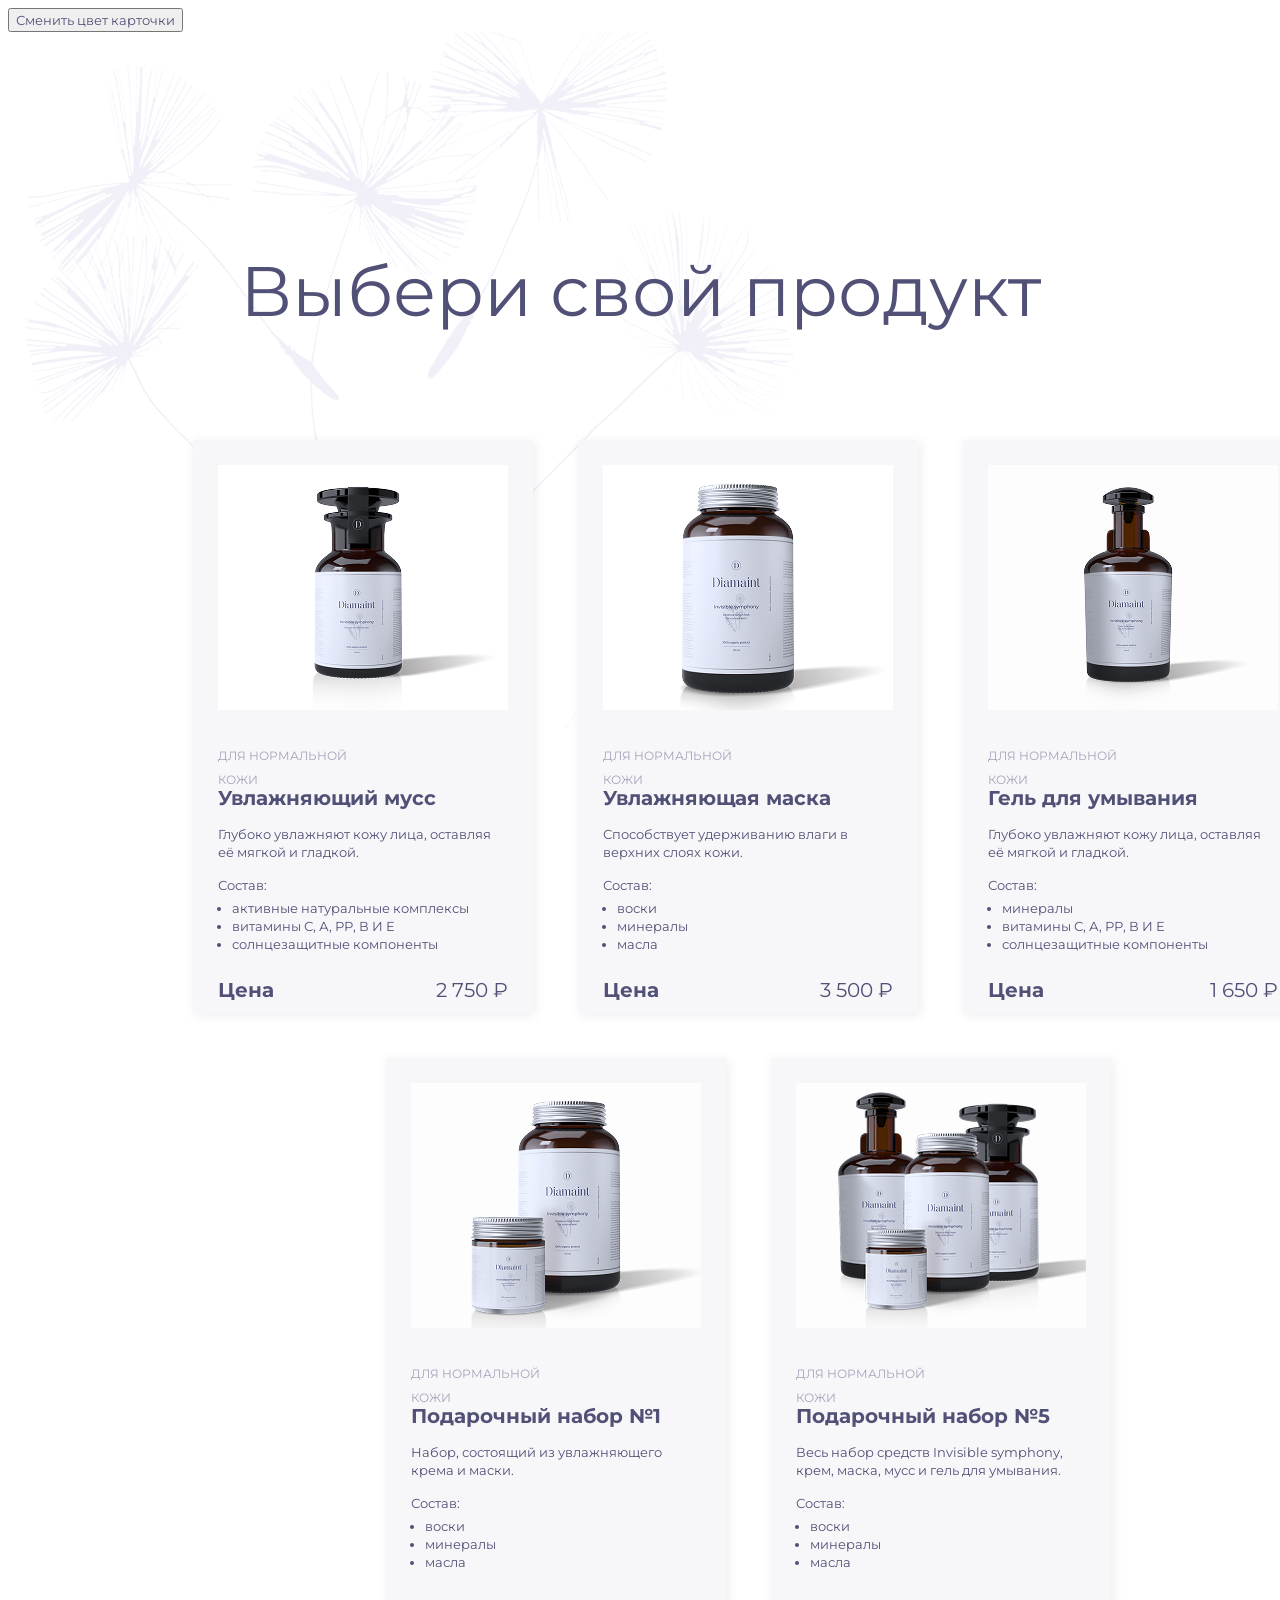
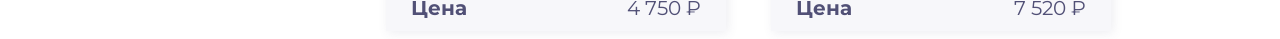
==== index.html @ 32a054b4 "fix(html): add fonts" ====
<!DOCTYPE html>
<html lang="en">
<head>
  <meta charset="UTF-8">
  <meta name="viewport" content="width=device-width, initial-scale=1.0">
  <title>Document</title>
  <link rel="stylesheet" href="style.css">
  <link rel="preconnect" href="https://fonts.googleapis.com">
  <link rel="preconnect" href="https://fonts.gstatic.com" crossorigin>
  <link href="https://fonts.googleapis.com/css2?family=Montserrat:ital,wght@0,100..900;1,100..900&display=swap" rel="stylesheet">
</head>
<body>
  <button id="change-card-color-button">Сменить цвет карточки</button>
  <div class="background-flowers"></div>
  <h1 class="title">Выбери свой продукт</h1>
  <div class="card-container">
  <div class="card">
      <img src="img/mousse.jpg" alt="Товар Увлажняющий мусс"/>
      <span class="category">для нормальной кожи</span>
      <h2 class="product-name">Увлажняющий мусс</h2>
      <p class="product-description">Глубоко увлажняют кожу лица, оставляя её мягкой и гладкой.</p>
      <span>Состав:</span>
      <ul class="compound">
         <li>активные натуральные комплексы</li>
         <li>витамины С, А, РР, В И Е</li>
         <li>солнцезащитные компоненты</li>
      </ul>
      <div class="price-container">
        <b class="price-text">Цена</b>
        <span class="product-price">2 750 &#8381</span>
      </div>
  </div>
  <div class="card">
      <img src="img/mask.jpg" alt="Товар Увлажняющая маска"/>
      <span class="category">для нормальной кожи</span>
      <h2 class="product-name">Увлажняющая маска</h2>
      <p class="product-description">Способствует удерживанию влаги в верхних слоях кожи.</p>
      <span>Состав:</span>
      <ul class="compound">
         <li>воски</li>
         <li>минералы</li>
         <li>масла</li>
      </ul>
      <div class="price-container">
        <b class="price-text">Цена</b>
        <span class="product-price">3 500 &#8381</span>
      </div>
  </div>
  <div class="card">
      <img src="img/cleansing-gel.png" alt="Товар Гель для умывания"/>
      <span class="category">для нормальной кожи</span>
      <h2 class="product-name">Гель для умывания</h2>
      <p class="product-description">Глубоко увлажняют кожу лица, оставляя её мягкой и гладкой.</p>
      <span>Состав:</span>
      <ul class="compound">
         <li>минералы</li>
         <li>витамины С, А, РР, В И Е</li>
         <li>солнцезащитные компоненты</li>
      </ul>
      <div class="price-container">
        <b class="price-text">Цена</b>
        <span class="product-price">1 650 &#8381</span>
      </div>
  </div>
  <div class="card">
      <img src="img/gift-set.png" alt="Подарочный набор №1"/>
      <span class="category">для нормальной кожи</span>
      <h2 class="product-name">Подарочный набор №1</h2>
      <p class="product-description">Набор, состоящий из увлажняющего крема и маски.</p>
      <span>Состав:</span>
      <ul class="compound">
         <li>воски</li>
         <li>минералы</li>
         <li>масла</li>
      </ul>
      <div class="price-container">
        <b class="price-text">Цена</b>
        <span class="product-price">4 750 &#8381</span>
      </div>
  </div>
  <div class="card">
      <img src="img/gift-set5.png" alt="Подарочный набор №5"/>
      <span class="category">для нормальной кожи</span>
      <h2 class="product-name">Подарочный набор №5</h2>
      <p class="product-description">Весь набор средств Invisible symphony, крем, маска, мусс и гель для умывания.</p>
      <span>Состав:</span>
      <ul class="compound">
         <li>воски</li>
         <li>минералы</li>
         <li>масла</li>
      </ul>
      <div class="price-container">
        <b class="price-text">Цена</b>
        <span class="product-price">7 520 &#8381</span>
      </div>
  </div>
  </div>
</body>
</html>
---- style.css ----
* {
  box-sizing: border-box;
  font-family: 'Montserrat', Arial;
  font-size: 13px;
  line-height: 18px;
  color: #515076;
}

body {
  font-family: 'Montserrat', Arial;
}

.title {
  margin: 0 auto;
  width: 846px;
  height: 78px;
  top: 220px;
  left: 217px;
  display: flex;
  justify-content: center;
  font-weight: 400;
  font-style: Regular;
  font-size: 70px;
  line-height: 78px;
  align-items: center;
  margin-bottom: 110px;
  margin-top: 220px;
}

.card-container {
  margin-left: auto;
  margin-right: auto;
  align-items: center;
  display: flex;
  flex-wrap: wrap;
  justify-content: center;
  width: 1480px;
  height: 1191px;
  top: 408px;
  left: 85px;
  margin-top: 110px;
  gap: 45px;
}

.card {
  padding: 25px;
  background-color: #F7F7FA;
  box-shadow: 2px 2px 10px 0px #5150761A;
  list-style: none;
  width: 340px;
  height: 573px;
  top: 408px;
  left: 85px;
}

.category {
  font-size: 12px;
  line-height: 24px;
  text-transform: uppercase;
  color: #A5A3B9;
  display: block;
  margin-bottom: 5px;
  margin-top: 30px;
  width: 171px;
  height: 24px;
  top: 1326px;
  left: 302px;
}

.product-name {
  font-weight: 700px;
  font-size: 20px;
  line-height: 27px;
  margin-bottom: 5px;
}

.product-description {
  margin-bottom: 15px;
  width: 287px;
  height: 36px;
  top: 769px;
  left: 110px;
}

.compound {
  margin-top: 5px;
  padding-left: 14px;
 
}

.price-container {
  width: 290px;
  height: 24px;
  display: flex;
  justify-content: space-between;
  margin-top: 25px;
}

.price-text {
  font-weight: 700;
  font-size: 20px;
  line-height: 24px;
}

.product-price {
  font-size: 20px;
  line-height: 24px;
}

.background-flowers {
  background-image: url('img/bg-flowers.png');
  width: 790px;
  height: 697px;
  position: absolute;
  margin-right: 1000px;
  z-index: -1;
}
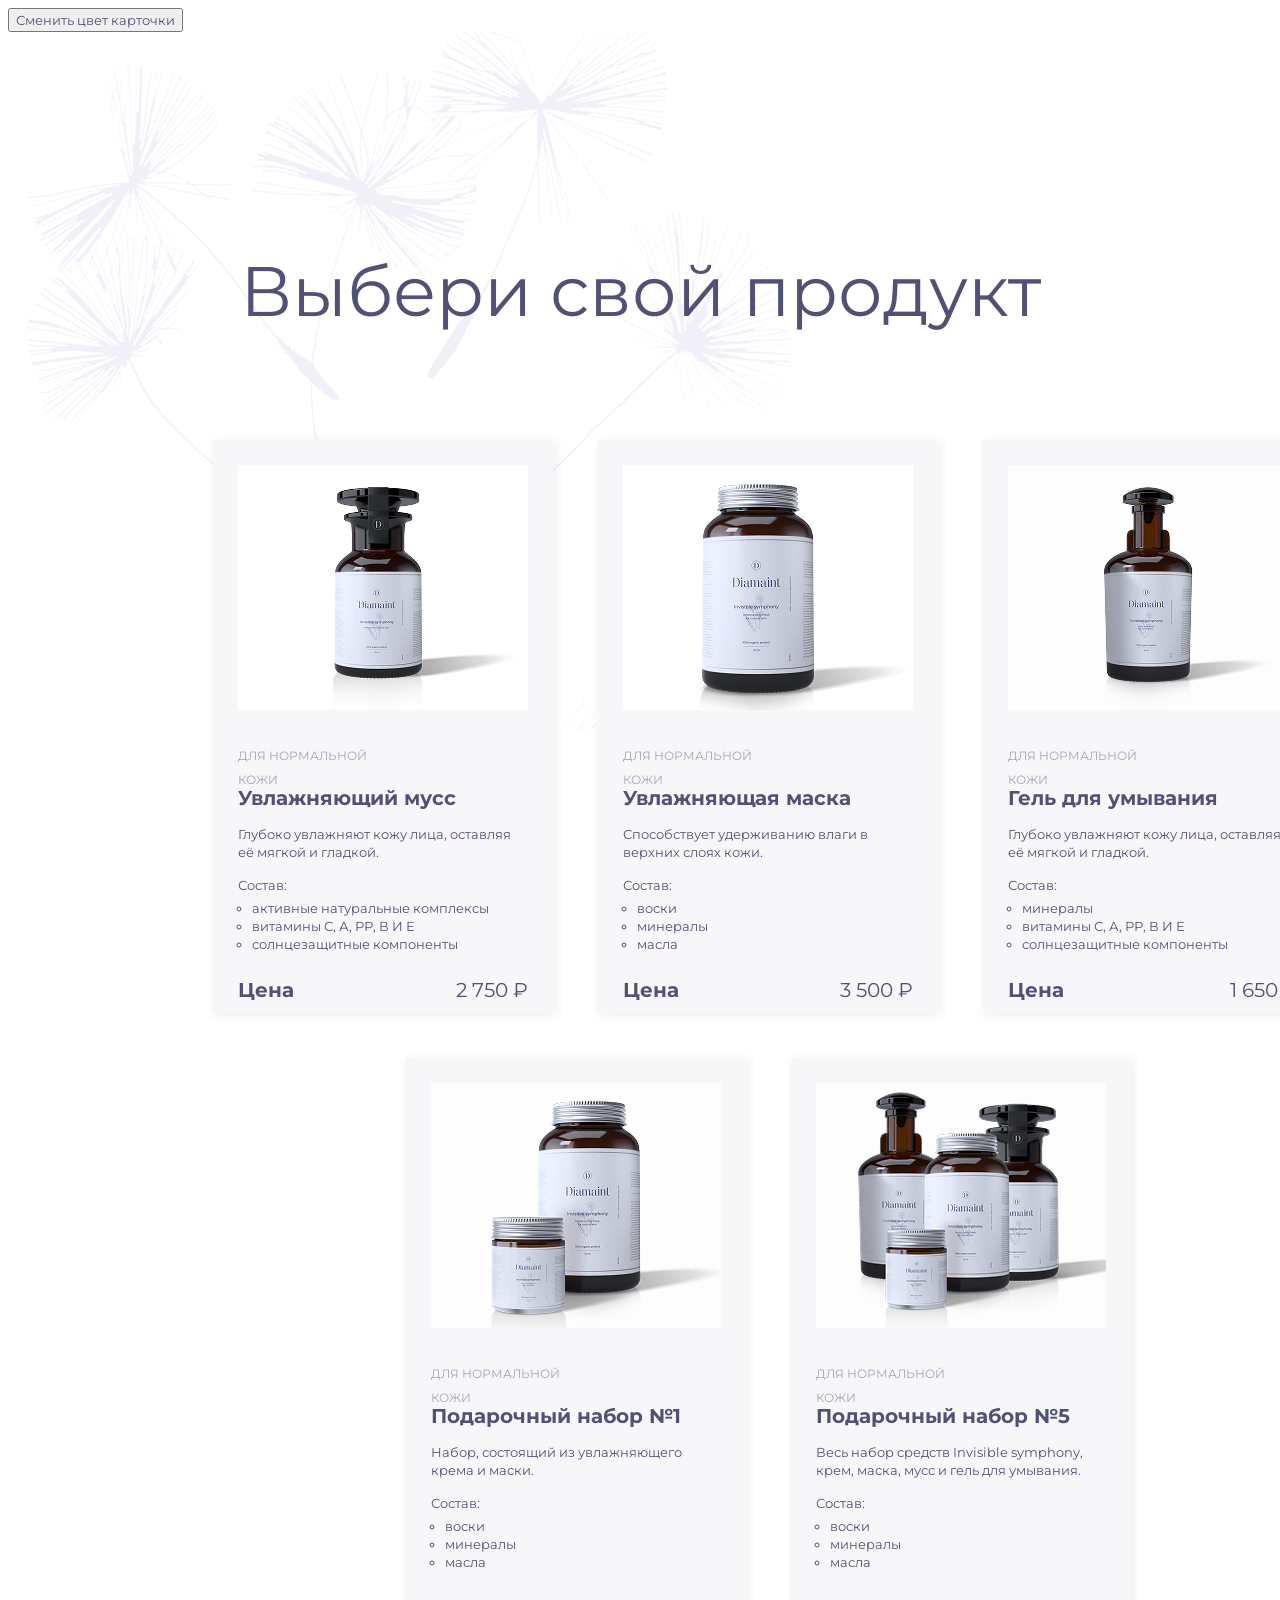
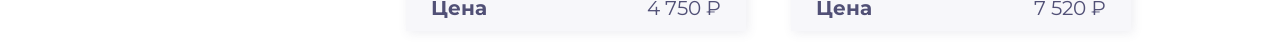
==== commit 7305d2e9: "fix: add ul and li for cards" ====
--- a/index.html
+++ b/index.html
@@ -13,8 +13,8 @@
   <button id="change-card-color-button">Сменить цвет карточки</button>
   <div class="background-flowers"></div>
   <h1 class="title">Выбери свой продукт</h1>
-  <div class="card-container">
-  <div class="card">
+  <ul class="card-container">
+  <li class="card">
       <img src="img/mousse.jpg" alt="Товар Увлажняющий мусс"/>
       <span class="category">для нормальной кожи</span>
       <h2 class="product-name">Увлажняющий мусс</h2>
@@ -29,8 +29,8 @@
         <b class="price-text">Цена</b>
         <span class="product-price">2 750 &#8381</span>
       </div>
-  </div>
-  <div class="card">
+  </li>
+  <li class="card">
       <img src="img/mask.jpg" alt="Товар Увлажняющая маска"/>
       <span class="category">для нормальной кожи</span>
       <h2 class="product-name">Увлажняющая маска</h2>
@@ -45,8 +45,8 @@
         <b class="price-text">Цена</b>
         <span class="product-price">3 500 &#8381</span>
       </div>
-  </div>
-  <div class="card">
+  </li>
+  <li class="card">
       <img src="img/cleansing-gel.png" alt="Товар Гель для умывания"/>
       <span class="category">для нормальной кожи</span>
       <h2 class="product-name">Гель для умывания</h2>
@@ -61,8 +61,8 @@
         <b class="price-text">Цена</b>
         <span class="product-price">1 650 &#8381</span>
       </div>
-  </div>
-  <div class="card">
+  </li>
+  <li class="card">
       <img src="img/gift-set.png" alt="Подарочный набор №1"/>
       <span class="category">для нормальной кожи</span>
       <h2 class="product-name">Подарочный набор №1</h2>
@@ -77,8 +77,8 @@
         <b class="price-text">Цена</b>
         <span class="product-price">4 750 &#8381</span>
       </div>
-  </div>
-  <div class="card">
+  </li>
+  <li class="card">
       <img src="img/gift-set5.png" alt="Подарочный набор №5"/>
       <span class="category">для нормальной кожи</span>
       <h2 class="product-name">Подарочный набор №5</h2>
@@ -93,7 +93,7 @@
         <b class="price-text">Цена</b>
         <span class="product-price">7 520 &#8381</span>
       </div>
-  </div>
-  </div>
+  </li>
+  </ul>
 </body>
 </html>
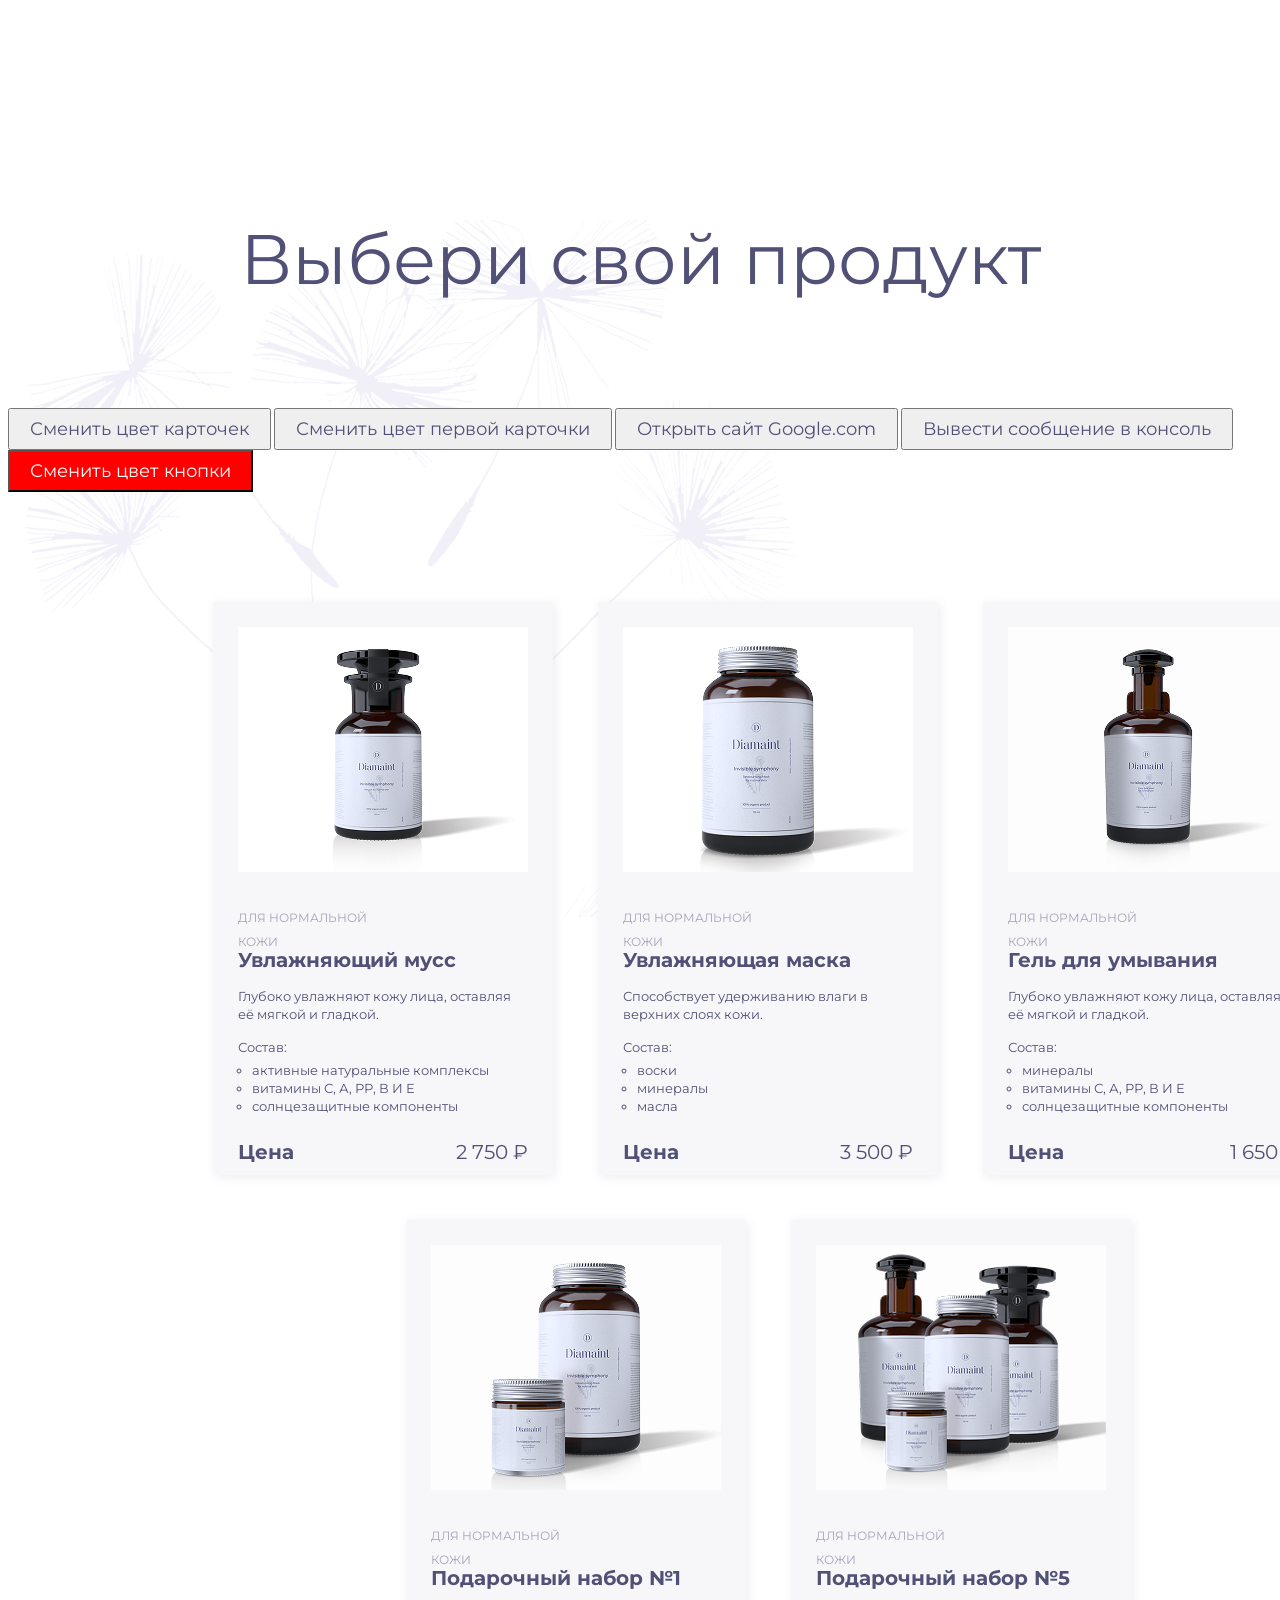
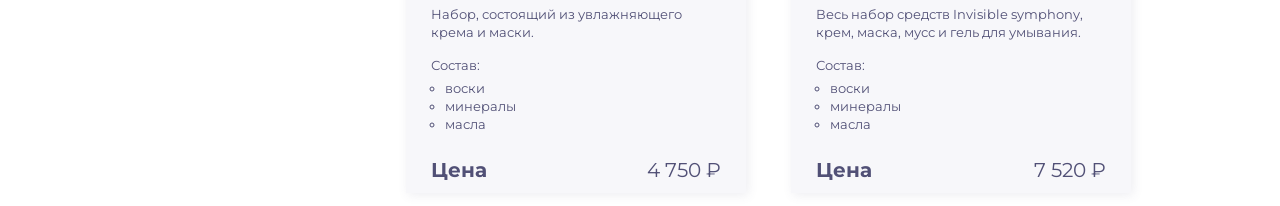
==== commit c630c752: "(homework №) add buttons" ====
--- a/index.html
+++ b/index.html
@@ -1,5 +1,6 @@
 <!DOCTYPE html>
 <html lang="en">
+
 <head>
   <meta charset="UTF-8">
   <meta name="viewport" content="width=device-width, initial-scale=1.0">
@@ -7,93 +8,101 @@
   <link rel="stylesheet" href="style.css">
   <link rel="preconnect" href="https://fonts.googleapis.com">
   <link rel="preconnect" href="https://fonts.gstatic.com" crossorigin>
-  <link href="https://fonts.googleapis.com/css2?family=Montserrat:ital,wght@0,100..900;1,100..900&display=swap" rel="stylesheet">
+  <link href="https://fonts.googleapis.com/css2?family=Montserrat:ital,wght@0,100..900;1,100..900&display=swap"
+    rel="stylesheet">
 </head>
+
 <body>
-  <button id="change-card-color-button">Сменить цвет карточки</button>
   <div class="background-flowers"></div>
   <h1 class="title">Выбери свой продукт</h1>
+  <button id="change-color-all-cards">Сменить цвет карточек</button>
+  <button id="change-color-first-card">Сменить цвет первой карточки</button>
+  <button id="open-google">Открыть сайт Google.com</button>
+  <button id="output-console-log">Вывести сообщение в консоль</button>
+  <button id="change-color-button">Сменить цвет кнопки</button>
   <ul class="card-container">
-  <li class="card">
+    <li class="card">
       <img src="img/mousse.jpg" alt="Товар Увлажняющий мусс"/>
       <span class="category">для нормальной кожи</span>
       <h2 class="product-name">Увлажняющий мусс</h2>
       <p class="product-description">Глубоко увлажняют кожу лица, оставляя её мягкой и гладкой.</p>
       <span>Состав:</span>
       <ul class="compound">
-         <li>активные натуральные комплексы</li>
-         <li>витамины С, А, РР, В И Е</li>
-         <li>солнцезащитные компоненты</li>
+        <li>активные натуральные комплексы</li>
+        <li>витамины С, А, РР, В И Е</li>
+        <li>солнцезащитные компоненты</li>
       </ul>
       <div class="price-container">
         <b class="price-text">Цена</b>
         <span class="product-price">2 750 &#8381</span>
       </div>
-  </li>
-  <li class="card">
+    </li>
+    <li class="card">
       <img src="img/mask.jpg" alt="Товар Увлажняющая маска"/>
       <span class="category">для нормальной кожи</span>
       <h2 class="product-name">Увлажняющая маска</h2>
       <p class="product-description">Способствует удерживанию влаги в верхних слоях кожи.</p>
       <span>Состав:</span>
       <ul class="compound">
-         <li>воски</li>
-         <li>минералы</li>
-         <li>масла</li>
+        <li>воски</li>
+        <li>минералы</li>
+        <li>масла</li>
       </ul>
       <div class="price-container">
         <b class="price-text">Цена</b>
         <span class="product-price">3 500 &#8381</span>
       </div>
-  </li>
-  <li class="card">
+    </li>
+    <li class="card">
       <img src="img/cleansing-gel.png" alt="Товар Гель для умывания"/>
       <span class="category">для нормальной кожи</span>
       <h2 class="product-name">Гель для умывания</h2>
       <p class="product-description">Глубоко увлажняют кожу лица, оставляя её мягкой и гладкой.</p>
       <span>Состав:</span>
       <ul class="compound">
-         <li>минералы</li>
-         <li>витамины С, А, РР, В И Е</li>
-         <li>солнцезащитные компоненты</li>
+        <li>минералы</li>
+        <li>витамины С, А, РР, В И Е</li>
+        <li>солнцезащитные компоненты</li>
       </ul>
       <div class="price-container">
         <b class="price-text">Цена</b>
         <span class="product-price">1 650 &#8381</span>
       </div>
-  </li>
-  <li class="card">
+    </li>
+    <li class="card">
       <img src="img/gift-set.png" alt="Подарочный набор №1"/>
       <span class="category">для нормальной кожи</span>
       <h2 class="product-name">Подарочный набор №1</h2>
       <p class="product-description">Набор, состоящий из увлажняющего крема и маски.</p>
       <span>Состав:</span>
       <ul class="compound">
-         <li>воски</li>
-         <li>минералы</li>
-         <li>масла</li>
+        <li>воски</li>
+        <li>минералы</li>
+        <li>масла</li>
       </ul>
       <div class="price-container">
         <b class="price-text">Цена</b>
         <span class="product-price">4 750 &#8381</span>
       </div>
-  </li>
-  <li class="card">
+    </li>
+    <li class="card">
       <img src="img/gift-set5.png" alt="Подарочный набор №5"/>
       <span class="category">для нормальной кожи</span>
       <h2 class="product-name">Подарочный набор №5</h2>
       <p class="product-description">Весь набор средств Invisible symphony, крем, маска, мусс и гель для умывания.</p>
       <span>Состав:</span>
       <ul class="compound">
-         <li>воски</li>
-         <li>минералы</li>
-         <li>масла</li>
+        <li>воски</li>
+        <li>минералы</li>
+        <li>масла</li>
       </ul>
       <div class="price-container">
         <b class="price-text">Цена</b>
         <span class="product-price">7 520 &#8381</span>
       </div>
-  </li>
+    </li>
   </ul>
+  <script src="main.js" defer></script>
+  <script src="homework-6.js" defer></script>
 </body>
 </html>
--- a/style.css
+++ b/style.css
@@ -85,7 +85,7 @@
 .compound {
   margin-top: 5px;
   padding-left: 14px;
- 
+
 }
 
 .price-container {
@@ -114,4 +114,22 @@
   position: absolute;
   margin-right: 1000px;
   z-index: -1;
+}
+
+  button {
+  padding: 10px 20px;
+  font-size: 18px;
+  border:hsl(from color h s l);
+  cursor: pointer;
+  transition: background-color 0.3s;
+}
+
+.red {
+  background-color: red;
+  color: white;
+}
+
+.green {
+  background-color: green;
+  color: white;
 }
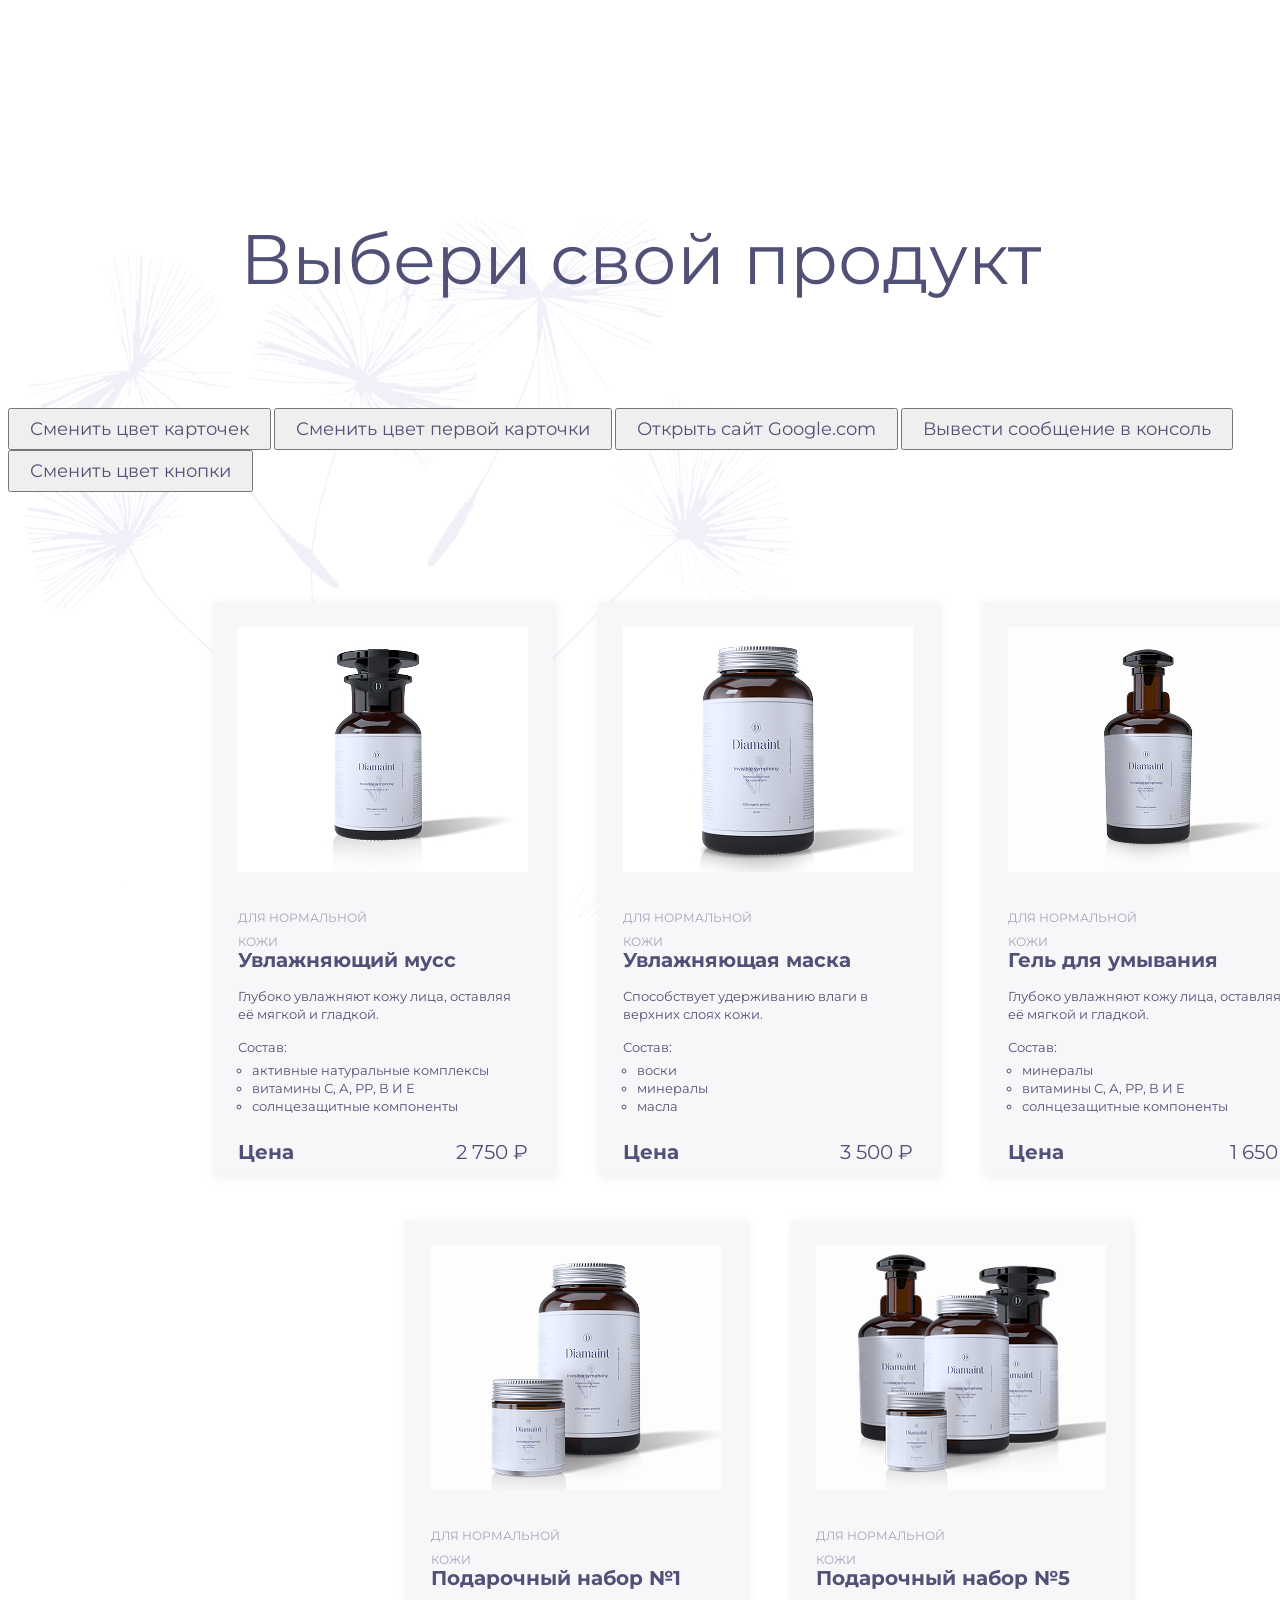
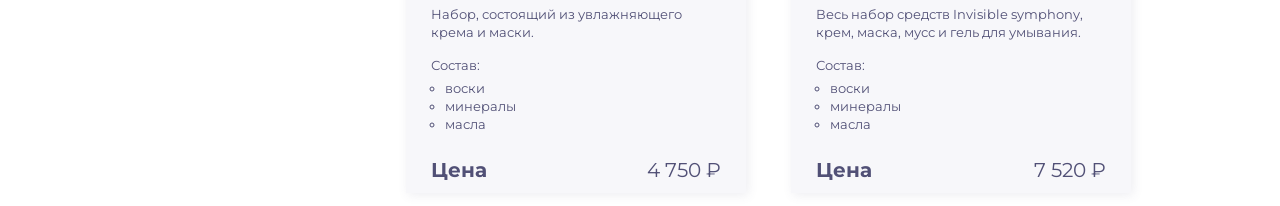
==== commit 1aa1924a: "homework №7" ====
--- a/index.html
+++ b/index.html
@@ -15,11 +15,11 @@
 <body>
   <div class="background-flowers"></div>
   <h1 class="title">Выбери свой продукт</h1>
-  <button id="change-color-all-cards">Сменить цвет карточек</button>
-  <button id="change-color-first-card">Сменить цвет первой карточки</button>
-  <button id="open-google">Открыть сайт Google.com</button>
-  <button id="output-console-log">Вывести сообщение в консоль</button>
-  <button id="change-color-button">Сменить цвет кнопки</button>
+  <button id="all-cards-color-change">Сменить цвет карточек</button>
+  <button id="card-color-first-change">Сменить цвет первой карточки</button>
+  <button id="google-open">Открыть сайт Google.com</button>
+  <button id="console-log-output">Вывести сообщение в консоль</button>
+  <button id="button-color-change">Сменить цвет кнопки</button>
   <ul class="card-container">
     <li class="card">
       <img src="img/mousse.jpg" alt="Товар Увлажняющий мусс"/>
@@ -102,7 +102,9 @@
       </div>
     </li>
   </ul>
-  <script src="main.js" defer></script>
-  <script src="homework-6.js" defer></script>
+  <!-- <script src="main.js" defer></script>
+  <script src="homework-5.js" defer></script>
+  <script src="homework-6.js" defer></script>-->
+  <script type="module" src="homework-7.js" defer></script>
 </body>
 </html>
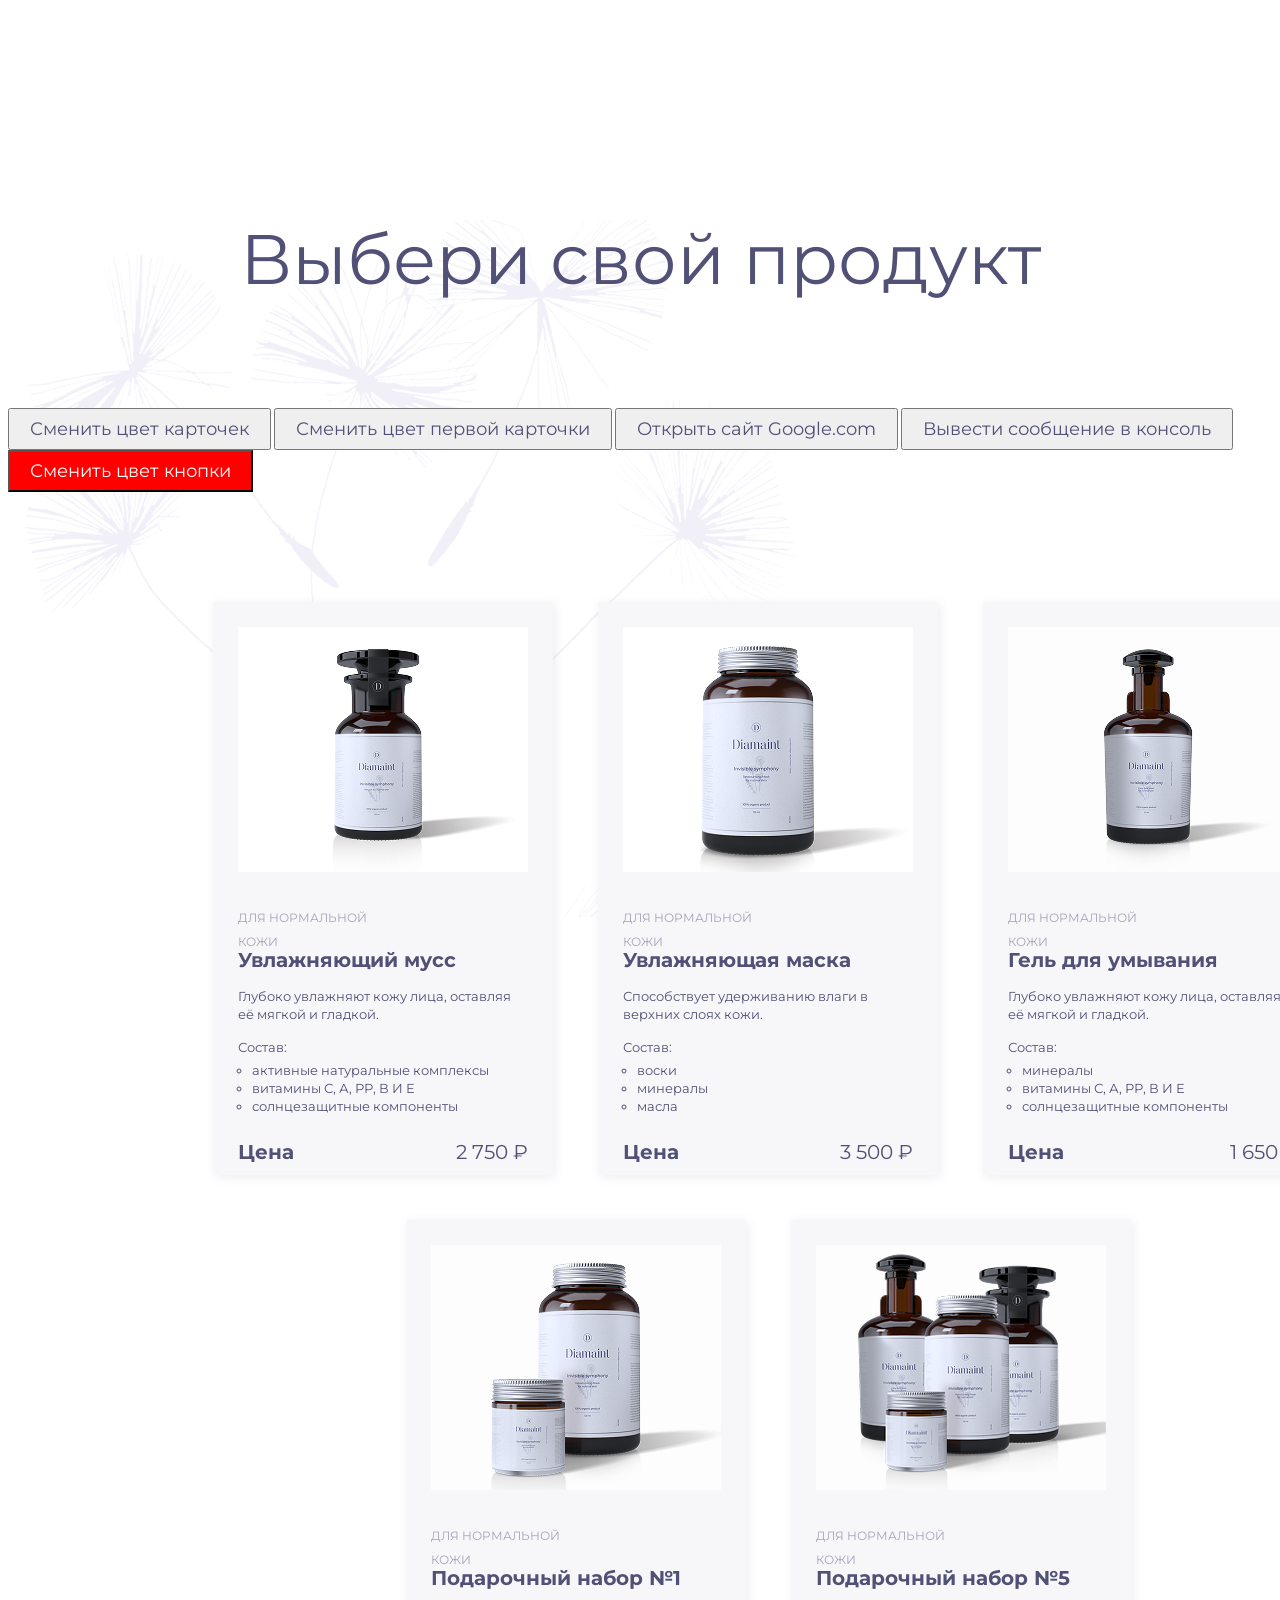
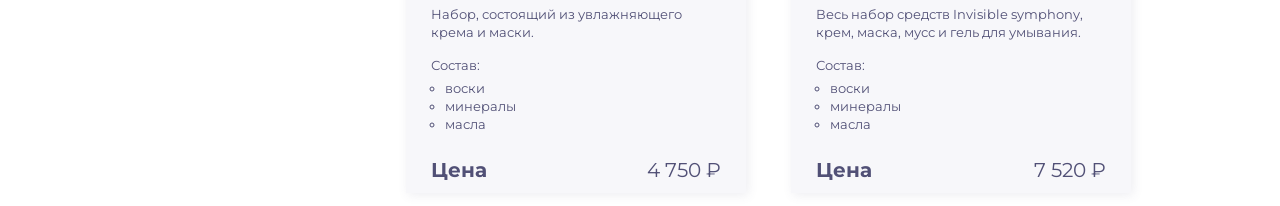
==== commit 7f59a55d: "fix add" ====
--- a/index.html
+++ b/index.html
@@ -102,9 +102,9 @@
       </div>
     </li>
   </ul>
-  <!-- <script src="main.js" defer></script>
+  <script src="main.js" defer></script>
   <script src="homework-5.js" defer></script>
-  <script src="homework-6.js" defer></script>-->
+  <script src="homework-6.js" defer></script>
   <script type="module" src="homework-7.js" defer></script>
 </body>
 </html>
